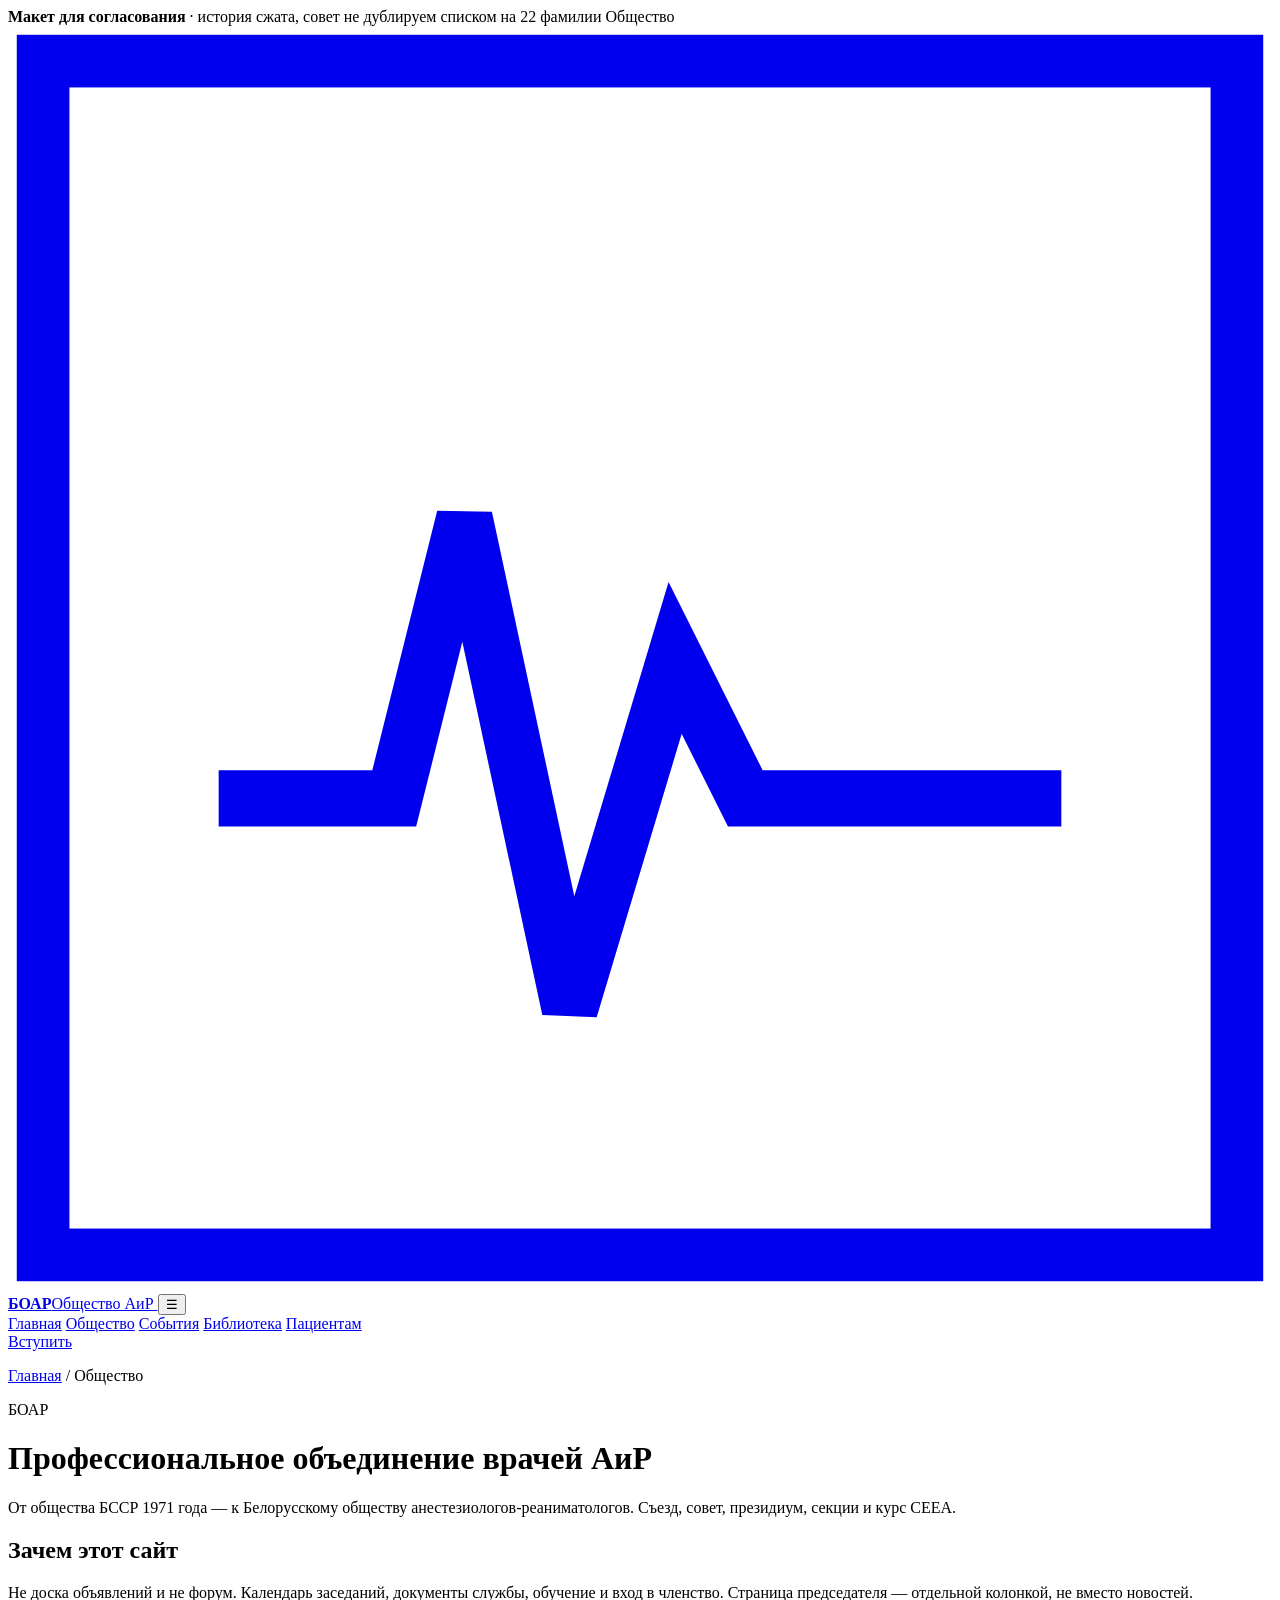
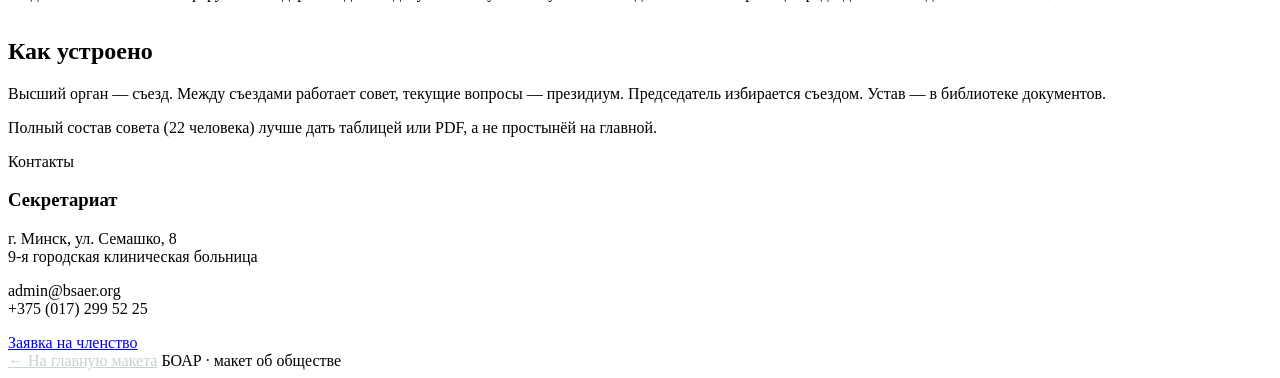
==== about.html @ 9751b6c9 "Add files via upload" ====
<!DOCTYPE html>
<html lang="ru">
<head>
  <meta charset="UTF-8" />
  <meta name="viewport" content="width=device-width, initial-scale=1" />
  <title>Об обществе — БОАР</title>
  <link rel="preconnect" href="https://fonts.googleapis.com" />
  <link rel="preconnect" href="https://fonts.gstatic.com" crossorigin />
  <link href="https://fonts.googleapis.com/css2?family=Literata:ital,opsz,wght@0,7..72,500;0,7..72,600;0,7..72,700;1,7..72,500&family=Manrope:wght@400;500;600;700&display=swap" rel="stylesheet" />
  <link rel="stylesheet" href="css/styles.css" />
</head>
<body>
  <div class="proto">
    <div class="wrap">
      <span><strong>Макет для согласования</strong> · история сжата, совет не дублируем списком на 22 фамилии</span>
      <span>Общество</span>
    </div>
  </div>
  <header class="site-header">
    <div class="wrap header-inner">
      <a class="logo" href="index.html">
        <svg class="logo-mark" viewBox="0 0 36 36" aria-hidden="true">
          <rect x="1" y="1" width="34" height="34" fill="none" stroke="currentColor" stroke-width="1.5"/>
          <path d="M6 22h5l2-8 3 14 3-10 2 4h9" fill="none" stroke="currentColor" stroke-width="1.6"/>
        </svg>
        <span class="logo-text"><b>БОАР</b><span>Общество АиР</span></span>
      </a>
      <button class="menu-toggle" type="button" data-menu aria-expanded="false" aria-label="Меню">☰</button>
      <nav class="primary">
        <a href="index.html">Главная</a>
        <a href="about.html" aria-current="page">Общество</a>
        <a href="events.html">События</a>
        <a href="library.html">Библиотека</a>
        <a href="patients.html">Пациентам</a>
      </nav>
      <a class="btn header-cta" href="join.html">Вступить</a>
    </div>
  </header>

  <main>
    <div class="page-hero">
      <div class="wrap">
        <p class="crumbs"><a href="index.html">Главная</a> / Общество</p>
        <p class="eyebrow">БОАР</p>
        <h1>Профессиональное объединение врачей АиР</h1>
        <p class="lead">От общества БССР 1971 года — к Белорусскому обществу анестезиологов-реаниматологов. Съезд, совет, президиум, секции и курс CEEA.</p>
      </div>
    </div>

    <section class="section">
      <div class="wrap two">
        <div>
          <h2>Зачем этот сайт</h2>
          <p>Не доска объявлений и не форум. Календарь заседаний, документы службы, обучение и вход в членство. Страница председателя — отдельной колонкой, не вместо новостей.</p>
          <h2 style="margin-top:36px">Как устроено</h2>
          <p>Высший орган — съезд. Между съездами работает совет, текущие вопросы — президиум. Председатель избирается съездом. Устав — в библиотеке документов.</p>
          <p class="muted">Полный состав совета (22 человека) лучше дать таблицей или PDF, а не простынёй на главной.</p>
        </div>
        <aside class="side-panel">
          <p class="eyebrow">Контакты</p>
          <h3>Секретариат</h3>
          <p>г. Минск, ул. Семашко, 8<br>9-я городская клиническая больница</p>
          <p>admin@bsaer.org<br>+375 (017) 299 52 25</p>
          <a class="btn" href="join.html">Заявка на членство</a>
        </aside>
      </div>
    </section>
  </main>

  <footer class="site-footer">
    <div class="wrap">
      <div class="copyright">
        <a href="index.html" style="color:#c5d4ce">← На главную макета</a>
        <span>БОАР · макет об обществе</span>
      </div>
    </div>
  </footer>
  <script src="js/main.js"></script>
</body>
</html>
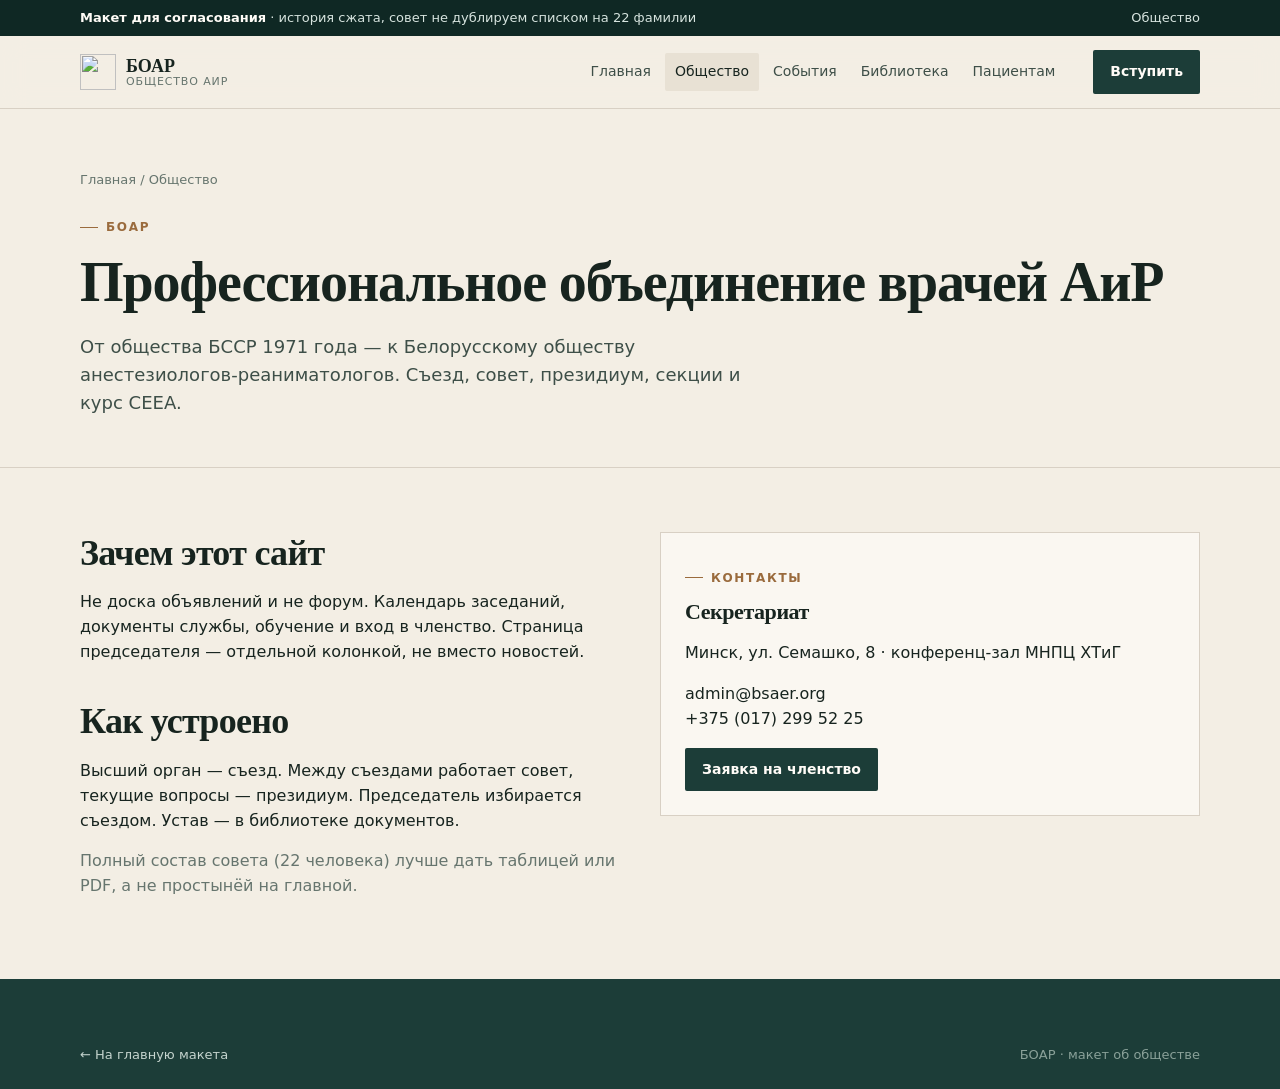
==== commit 2bf38217: "Add files via upload" ====
--- a/about.html
+++ b/about.html
@@ -19,10 +19,7 @@
   <header class="site-header">
     <div class="wrap header-inner">
       <a class="logo" href="index.html">
-        <svg class="logo-mark" viewBox="0 0 36 36" aria-hidden="true">
-          <rect x="1" y="1" width="34" height="34" fill="none" stroke="currentColor" stroke-width="1.5"/>
-          <path d="M6 22h5l2-8 3 14 3-10 2 4h9" fill="none" stroke="currentColor" stroke-width="1.6"/>
-        </svg>
+        <img class="logo-mark" src="img/logo.png?v=2" width="48" height="48" alt="" />
         <span class="logo-text"><b>БОАР</b><span>Общество АиР</span></span>
       </a>
       <button class="menu-toggle" type="button" data-menu aria-expanded="false" aria-label="Меню">☰</button>
@@ -59,7 +56,7 @@
         <aside class="side-panel">
           <p class="eyebrow">Контакты</p>
           <h3>Секретариат</h3>
-          <p>г. Минск, ул. Семашко, 8<br>9-я городская клиническая больница</p>
+          <p>Минск, ул. Семашко, 8 · конференц-зал МНПЦ ХТиГ</p>
           <p>admin@bsaer.org<br>+375 (017) 299 52 25</p>
           <a class="btn" href="join.html">Заявка на членство</a>
         </aside>
--- a/css/styles.css
+++ b/css/styles.css
@@ -0,0 +1,606 @@
+:root {
+  --ink: #17241f;
+  --ink-soft: #3e4f48;
+  --muted: #66756e;
+  --line: #d8d0c4;
+  --paper: #f3eee4;
+  --paper-2: #e8e1d4;
+  --sheet: #faf7f1;
+  --pine: #1c3d38;
+  --pine-2: #254c46;
+  --pine-3: #0f2824;
+  --copper: #9a6b3d;
+  --copper-2: #b88955;
+  --white: #fffcf7;
+  --danger: #8a3a2a;
+  --ok: #2b5c45;
+  --shadow: 0 1px 0 rgba(23, 36, 31, 0.04);
+  --header-h: 72px;
+  --max: 1120px;
+}
+
+* { box-sizing: border-box; }
+html { scroll-behavior: smooth; }
+body {
+  margin: 0;
+  color: var(--ink);
+  background: var(--paper);
+  font-family: "Manrope", system-ui, sans-serif;
+  font-size: 16px;
+  line-height: 1.55;
+  -webkit-font-smoothing: antialiased;
+}
+
+img { max-width: 100%; display: block; }
+a { color: inherit; text-decoration: none; }
+button, input, select, textarea { font: inherit; color: inherit; }
+
+.wrap {
+  width: min(var(--max), calc(100% - 40px));
+  margin-inline: auto;
+}
+
+.eyebrow {
+  display: inline-flex;
+  align-items: center;
+  gap: 8px;
+  font-size: 12px;
+  font-weight: 600;
+  letter-spacing: 0.14em;
+  text-transform: uppercase;
+  color: var(--copper);
+}
+
+.eyebrow::before {
+  content: "";
+  width: 18px;
+  height: 1px;
+  background: var(--copper);
+}
+
+h1, h2, h3, .serif {
+  font-family: "Literata", "Iwan Reschniev", Georgia, serif;
+  font-optical-sizing: auto;
+  font-weight: 600;
+  letter-spacing: -0.02em;
+  line-height: 1.18;
+}
+
+h1 { font-size: clamp(36px, 5vw, 56px); margin: 0 0 16px; }
+h2 { font-size: clamp(28px, 3vw, 36px); margin: 0 0 12px; }
+h3 { font-size: 22px; margin: 0 0 8px; }
+
+.lead {
+  font-size: 18px;
+  color: var(--ink-soft);
+  max-width: 42rem;
+}
+
+.muted { color: var(--muted); }
+.small { font-size: 13px; }
+
+/* Prototype bar */
+.proto {
+  background: var(--pine-3);
+  color: #d7e4df;
+  font-size: 13px;
+}
+.proto .wrap {
+  display: flex;
+  justify-content: space-between;
+  gap: 16px;
+  align-items: center;
+  padding: 8px 0;
+}
+.proto strong { color: var(--white); font-weight: 600; }
+
+/* Header */
+.site-header {
+  position: sticky;
+  top: 0;
+  z-index: 20;
+  background: rgba(243, 238, 228, 0.92);
+  backdrop-filter: blur(12px);
+  border-bottom: 1px solid var(--line);
+}
+.header-inner {
+  display: flex;
+  align-items: center;
+  gap: 28px;
+  height: var(--header-h);
+}
+.logo {
+  display: flex;
+  align-items: center;
+  gap: 10px;
+  flex: none;
+}
+.logo-mark {
+  width: 36px;
+  height: 36px;
+  color: var(--pine);
+}
+.logo-text {
+  display: flex;
+  flex-direction: column;
+  line-height: 1.05;
+}
+.logo-text b {
+  font-family: "Literata", Georgia, serif;
+  font-size: 18px;
+  font-weight: 700;
+}
+.logo-text span {
+  font-size: 11px;
+  letter-spacing: 0.08em;
+  text-transform: uppercase;
+  color: var(--muted);
+}
+
+nav.primary {
+  display: flex;
+  gap: 4px;
+  margin-left: auto;
+}
+nav.primary a {
+  padding: 8px 10px;
+  font-size: 14px;
+  font-weight: 500;
+  color: var(--ink-soft);
+  border-radius: 2px;
+}
+nav.primary a:hover,
+nav.primary a[aria-current="page"] {
+  color: var(--ink);
+  background: var(--paper-2);
+}
+
+.btn {
+  display: inline-flex;
+  align-items: center;
+  justify-content: center;
+  gap: 8px;
+  padding: 10px 16px;
+  border: 1px solid transparent;
+  border-radius: 2px;
+  font-size: 14px;
+  font-weight: 600;
+  cursor: pointer;
+  background: var(--pine);
+  color: var(--white);
+}
+.btn:hover { background: var(--pine-2); }
+.btn-ghost {
+  background: transparent;
+  color: var(--pine);
+  border-color: var(--line);
+}
+.btn-ghost:hover { background: var(--paper-2); }
+.btn-copper {
+  background: var(--copper);
+  color: var(--white);
+}
+.btn-copper:hover { background: #865c32; }
+.btn-lg { padding: 13px 20px; font-size: 15px; }
+
+.menu-toggle {
+  display: none;
+  margin-left: auto;
+  width: 42px;
+  height: 42px;
+  border: 1px solid var(--line);
+  background: transparent;
+  border-radius: 2px;
+}
+
+/* Hero */
+.hero {
+  padding: 56px 0 32px;
+  border-bottom: 1px solid var(--line);
+}
+.hero-grid {
+  display: grid;
+  grid-template-columns: 1.15fr 0.85fr;
+  gap: 48px;
+  align-items: end;
+}
+.hero h1 em {
+  font-style: italic;
+  font-weight: 500;
+  color: var(--pine);
+}
+.hero-actions { display: flex; gap: 12px; flex-wrap: wrap; margin-top: 28px; }
+
+.event-card {
+  background: var(--pine);
+  color: #e7eeeb;
+  padding: 28px;
+  min-height: 280px;
+  display: flex;
+  flex-direction: column;
+  position: relative;
+  overflow: hidden;
+}
+.event-card::after {
+  content: "";
+  position: absolute;
+  right: -40px;
+  bottom: -40px;
+  width: 180px;
+  height: 180px;
+  border: 1px solid rgba(255,255,255,0.08);
+  border-radius: 50%;
+}
+.event-card .kicker {
+  font-size: 12px;
+  letter-spacing: 0.16em;
+  text-transform: uppercase;
+  color: var(--copper-2);
+  font-weight: 600;
+}
+.event-card h2 {
+  color: var(--white);
+  font-size: 28px;
+  margin: 12px 0 8px;
+}
+.event-card p { margin: 0 0 8px; color: #c5d4ce; }
+.event-meta {
+  margin-top: auto;
+  padding-top: 20px;
+  display: grid;
+  gap: 6px;
+  font-size: 14px;
+  border-top: 1px solid rgba(255,255,255,0.12);
+}
+.event-card .btn { margin-top: 18px; align-self: start; background: var(--white); color: var(--pine); }
+
+/* Stats */
+.stats {
+  display: grid;
+  grid-template-columns: repeat(4, 1fr);
+  border-bottom: 1px solid var(--line);
+}
+.stat {
+  padding: 28px 8px 28px 0;
+  border-right: 1px solid var(--line);
+}
+.stat:last-child { border-right: 0; padding-right: 0; }
+.stat b {
+  display: block;
+  font-family: "Literata", Georgia, serif;
+  font-size: 34px;
+  font-weight: 600;
+  line-height: 1;
+  margin-bottom: 6px;
+}
+.stat span { color: var(--muted); font-size: 14px; }
+
+/* Sections */
+.section { padding: 64px 0; }
+.section-head {
+  display: flex;
+  justify-content: space-between;
+  align-items: end;
+  gap: 24px;
+  margin-bottom: 28px;
+}
+.section-head a { color: var(--copper); font-weight: 600; font-size: 14px; }
+
+.split {
+  display: grid;
+  grid-template-columns: 1.4fr 0.8fr;
+  gap: 40px;
+}
+
+/* News list */
+.news-item {
+  display: grid;
+  grid-template-columns: 92px 1fr auto;
+  gap: 20px;
+  align-items: start;
+  padding: 20px 0;
+  border-top: 1px solid var(--line);
+}
+.news-item:last-child { border-bottom: 1px solid var(--line); }
+.news-date {
+  font-variant-numeric: tabular-nums;
+  color: var(--copper);
+  font-weight: 600;
+  font-size: 13px;
+  padding-top: 4px;
+}
+.news-item h3 { font-size: 20px; }
+.news-item p { margin: 4px 0 0; color: var(--ink-soft); }
+.tag {
+  display: inline-block;
+  font-size: 11px;
+  font-weight: 600;
+  letter-spacing: 0.08em;
+  text-transform: uppercase;
+  color: var(--pine);
+  border: 1px solid var(--line);
+  padding: 4px 8px;
+  margin-top: 4px;
+}
+
+/* Side panel */
+.side-panel {
+  background: var(--sheet);
+  border: 1px solid var(--line);
+  padding: 24px;
+}
+.person {
+  display: flex;
+  gap: 14px;
+  padding: 14px 0;
+  border-top: 1px solid var(--line);
+}
+.person:first-of-type { border-top: 0; padding-top: 8px; }
+.avatar {
+  width: 48px;
+  height: 48px;
+  flex: none;
+  background: var(--pine);
+  color: var(--white);
+  display: grid;
+  place-items: center;
+  font-family: "Literata", Georgia, serif;
+  font-size: 16px;
+}
+.person b { display: block; font-size: 14px; }
+.person span { font-size: 13px; color: var(--muted); }
+
+/* Resource tiles */
+.tiles {
+  display: grid;
+  grid-template-columns: repeat(3, 1fr);
+  gap: 16px;
+}
+.tile {
+  background: var(--sheet);
+  border: 1px solid var(--line);
+  padding: 24px;
+  min-height: 180px;
+  display: flex;
+  flex-direction: column;
+}
+.tile:hover { border-color: var(--pine); }
+.tile h3 { margin-top: 12px; }
+.tile p { color: var(--ink-soft); margin: 0 0 16px; flex: 1; }
+.tile .num {
+  font-family: "Literata", Georgia, serif;
+  color: var(--copper);
+  font-size: 13px;
+  letter-spacing: 0.12em;
+}
+
+/* Patient band */
+.patient-band {
+  background: var(--pine-3);
+  color: #dbe7e2;
+  padding: 56px 0;
+}
+.patient-band h2 { color: var(--white); }
+.patient-band .lead { color: #c5d4ce; }
+.faq-links {
+  display: flex;
+  flex-wrap: wrap;
+  gap: 8px;
+  margin-top: 24px;
+}
+.faq-links a {
+  border: 1px solid rgba(255,255,255,0.18);
+  padding: 8px 12px;
+  font-size: 14px;
+  color: var(--white);
+}
+.faq-links a:hover { background: rgba(255,255,255,0.06); }
+
+/* Footer */
+.site-footer {
+  background: var(--pine);
+  color: #c5d4ce;
+  padding: 48px 0 24px;
+}
+.footer-grid {
+  display: grid;
+  grid-template-columns: 1.4fr 1fr 1fr;
+  gap: 32px;
+  padding-bottom: 32px;
+  border-bottom: 1px solid rgba(255,255,255,0.12);
+}
+.site-footer h3 { color: var(--white); font-size: 16px; }
+.site-footer a { color: #c5d4ce; }
+.site-footer a:hover { color: var(--white); }
+.site-footer ul { list-style: none; margin: 0; padding: 0; }
+.site-footer li { margin: 8px 0; }
+.copyright {
+  display: flex;
+  justify-content: space-between;
+  gap: 16px;
+  padding-top: 18px;
+  font-size: 13px;
+  color: #8aa199;
+}
+
+/* Inner pages */
+.page-hero {
+  padding: 48px 0 32px;
+  border-bottom: 1px solid var(--line);
+}
+.crumbs {
+  font-size: 13px;
+  color: var(--muted);
+  margin-bottom: 16px;
+}
+.crumbs a:hover { color: var(--ink); }
+
+.filters {
+  display: flex;
+  flex-wrap: wrap;
+  gap: 8px;
+  margin: 8px 0 28px;
+}
+.filter {
+  border: 1px solid var(--line);
+  background: transparent;
+  padding: 8px 12px;
+  font-size: 13px;
+  font-weight: 600;
+  cursor: pointer;
+  color: var(--ink-soft);
+}
+.filter.is-on,
+.filter:hover {
+  background: var(--pine);
+  color: var(--white);
+  border-color: var(--pine);
+}
+
+.doc-row {
+  display: grid;
+  grid-template-columns: 1fr 140px 90px 110px;
+  gap: 16px;
+  align-items: center;
+  padding: 16px 0;
+  border-top: 1px solid var(--line);
+}
+.doc-row[hidden] { display: none; }
+.doc-row strong { display: block; }
+.doc-row span { font-size: 13px; color: var(--muted); }
+
+.form {
+  background: var(--sheet);
+  border: 1px solid var(--line);
+  padding: 28px;
+  display: grid;
+  gap: 14px;
+}
+label { display: grid; gap: 6px; font-size: 14px; font-weight: 600; }
+input, select, textarea {
+  background: var(--white);
+  border: 1px solid var(--line);
+  padding: 10px 12px;
+  border-radius: 2px;
+}
+textarea { min-height: 110px; resize: vertical; }
+.form-row { display: grid; grid-template-columns: 1fr 1fr; gap: 14px; }
+.note {
+  font-size: 13px;
+  color: var(--muted);
+  font-weight: 400;
+}
+.check {
+  display: flex;
+  gap: 10px;
+  align-items: start;
+  font-weight: 400;
+  font-size: 14px;
+  color: var(--ink-soft);
+}
+.check input { margin-top: 3px; }
+
+.steps {
+  display: grid;
+  gap: 18px;
+}
+.step {
+  display: grid;
+  grid-template-columns: 40px 1fr;
+  gap: 14px;
+}
+.step i {
+  width: 40px;
+  height: 40px;
+  display: grid;
+  place-items: center;
+  border: 1px solid var(--line);
+  font-family: "Literata", Georgia, serif;
+  font-style: normal;
+}
+
+.accordion details {
+  border-top: 1px solid var(--line);
+}
+.accordion details:last-child { border-bottom: 1px solid var(--line); }
+.accordion summary {
+  cursor: pointer;
+  padding: 16px 0;
+  font-weight: 600;
+  list-style: none;
+}
+.accordion summary::-webkit-details-marker { display: none; }
+.accordion details p {
+  margin: 0 0 16px;
+  color: var(--ink-soft);
+}
+
+.warn {
+  border-left: 3px solid var(--copper);
+  padding: 12px 16px;
+  background: var(--paper-2);
+  font-size: 14px;
+  color: var(--ink-soft);
+}
+
+.two {
+  display: grid;
+  grid-template-columns: 1fr 1fr;
+  gap: 40px;
+  align-items: start;
+}
+
+.calendar {
+  display: grid;
+  gap: 16px;
+}
+.cal-item {
+  display: grid;
+  grid-template-columns: 88px 1fr;
+  gap: 20px;
+  background: var(--sheet);
+  border: 1px solid var(--line);
+  padding: 18px 20px;
+}
+.cal-day {
+  text-align: center;
+  border-right: 1px solid var(--line);
+  padding-right: 16px;
+}
+.cal-day b {
+  display: block;
+  font-family: "Literata", Georgia, serif;
+  font-size: 32px;
+  line-height: 1;
+}
+.cal-day span {
+  font-size: 12px;
+  letter-spacing: 0.08em;
+  text-transform: uppercase;
+  color: var(--muted);
+}
+
+@media (max-width: 860px) {
+  .wrap { width: min(var(--max), calc(100% - 28px)); }
+  .menu-toggle { display: grid; place-items: center; margin-left: 8px; }
+  nav.primary { display: none; }
+  .header-cta { padding: 8px 12px; font-size: 13px; margin-left: auto; }
+  nav.primary.is-open {
+    display: flex;
+    flex-direction: column;
+    position: absolute;
+    left: 0; right: 0; top: 100%;
+    background: var(--paper);
+    border-bottom: 1px solid var(--line);
+    padding: 12px 14px 16px;
+  }
+  .hero-grid, .split, .stats, .tiles, .footer-grid, .two, .form-row, .doc-row {
+    grid-template-columns: 1fr;
+  }
+  .stat { border-right: 0; border-bottom: 1px solid var(--line); }
+  .stat:last-child { border-bottom: 0; }
+  .news-item { grid-template-columns: 80px 1fr; }
+  .news-item .tag { grid-column: 2; }
+  .hero { padding-top: 32px; }
+  .header-inner { gap: 12px; }
+}
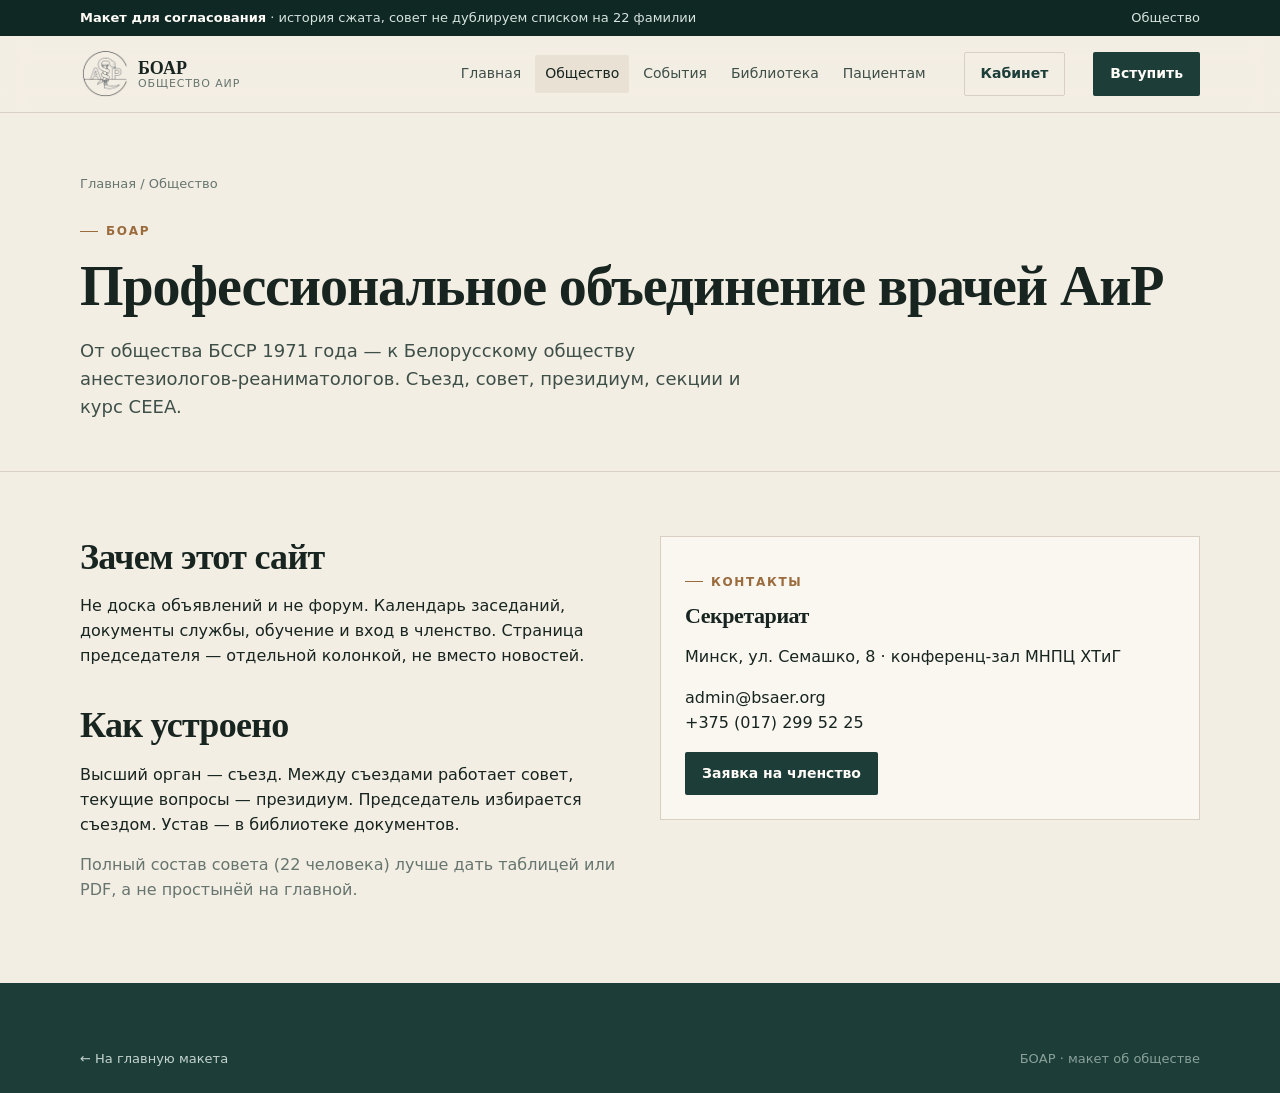
==== commit d51bfb6e: "Add files via upload" ====
--- a/about.html
+++ b/about.html
@@ -30,6 +30,7 @@
         <a href="library.html">Библиотека</a>
         <a href="patients.html">Пациентам</a>
       </nav>
+      <a class="btn btn-ghost header-cta" href="/cabinet">Кабинет</a>
       <a class="btn header-cta" href="join.html">Вступить</a>
     </div>
   </header>
--- a/css/styles.css
+++ b/css/styles.css
@@ -15,7 +15,7 @@
   --danger: #8a3a2a;
   --ok: #2b5c45;
   --shadow: 0 1px 0 rgba(23, 36, 31, 0.04);
-  --header-h: 72px;
+  --header-h: 76px;
   --max: 1120px;
 }
 
@@ -107,7 +107,8 @@
   display: flex;
   align-items: center;
   gap: 28px;
-  height: var(--header-h);
+  min-height: var(--header-h);
+  padding: 10px 0;
 }
 .logo {
   display: flex;
@@ -116,9 +117,11 @@
   flex: none;
 }
 .logo-mark {
-  width: 36px;
-  height: 36px;
-  color: var(--pine);
+  width: 48px;
+  height: 48px;
+  object-fit: contain;
+  flex: none;
+  background: transparent;
 }
 .logo-text {
   display: flex;
